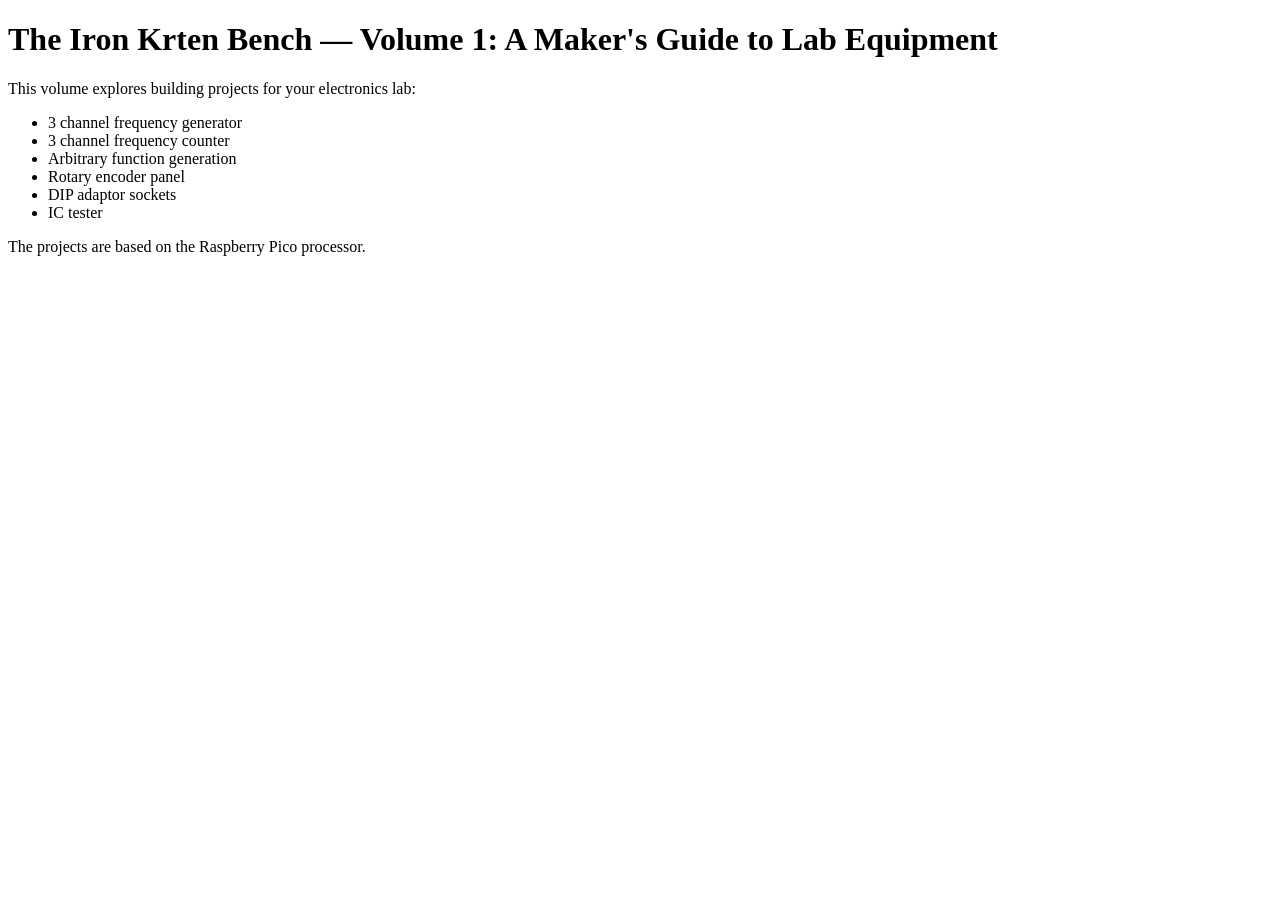
==== vol1/index.html @ 28f143cf "Update books: 2026-06-11 09:02:36" ====
<!DOCTYPE html>
<html lang="en">
	<head>
		<meta charset="UTF-8">
		<title>The Iron Krten Bench &mdash; Volume 1: A Maker's Guide to Lab Equipment</title>
		</head>
	<body>
		<h1>The Iron Krten Bench &mdash; Volume 1: A Maker's Guide to Lab Equipment</h1>
		<p>
		This volume explores building projects for your electronics lab:
		<ul>
			<li>3 channel frequency generator
			<li>3 channel frequency counter
			<li>Arbitrary function generation
			<li>Rotary encoder panel
			<li>DIP adaptor sockets
			<li>IC tester
		</ul>

		<p>
		The projects are based on the Raspberry Pico processor.
	</body>
</html>
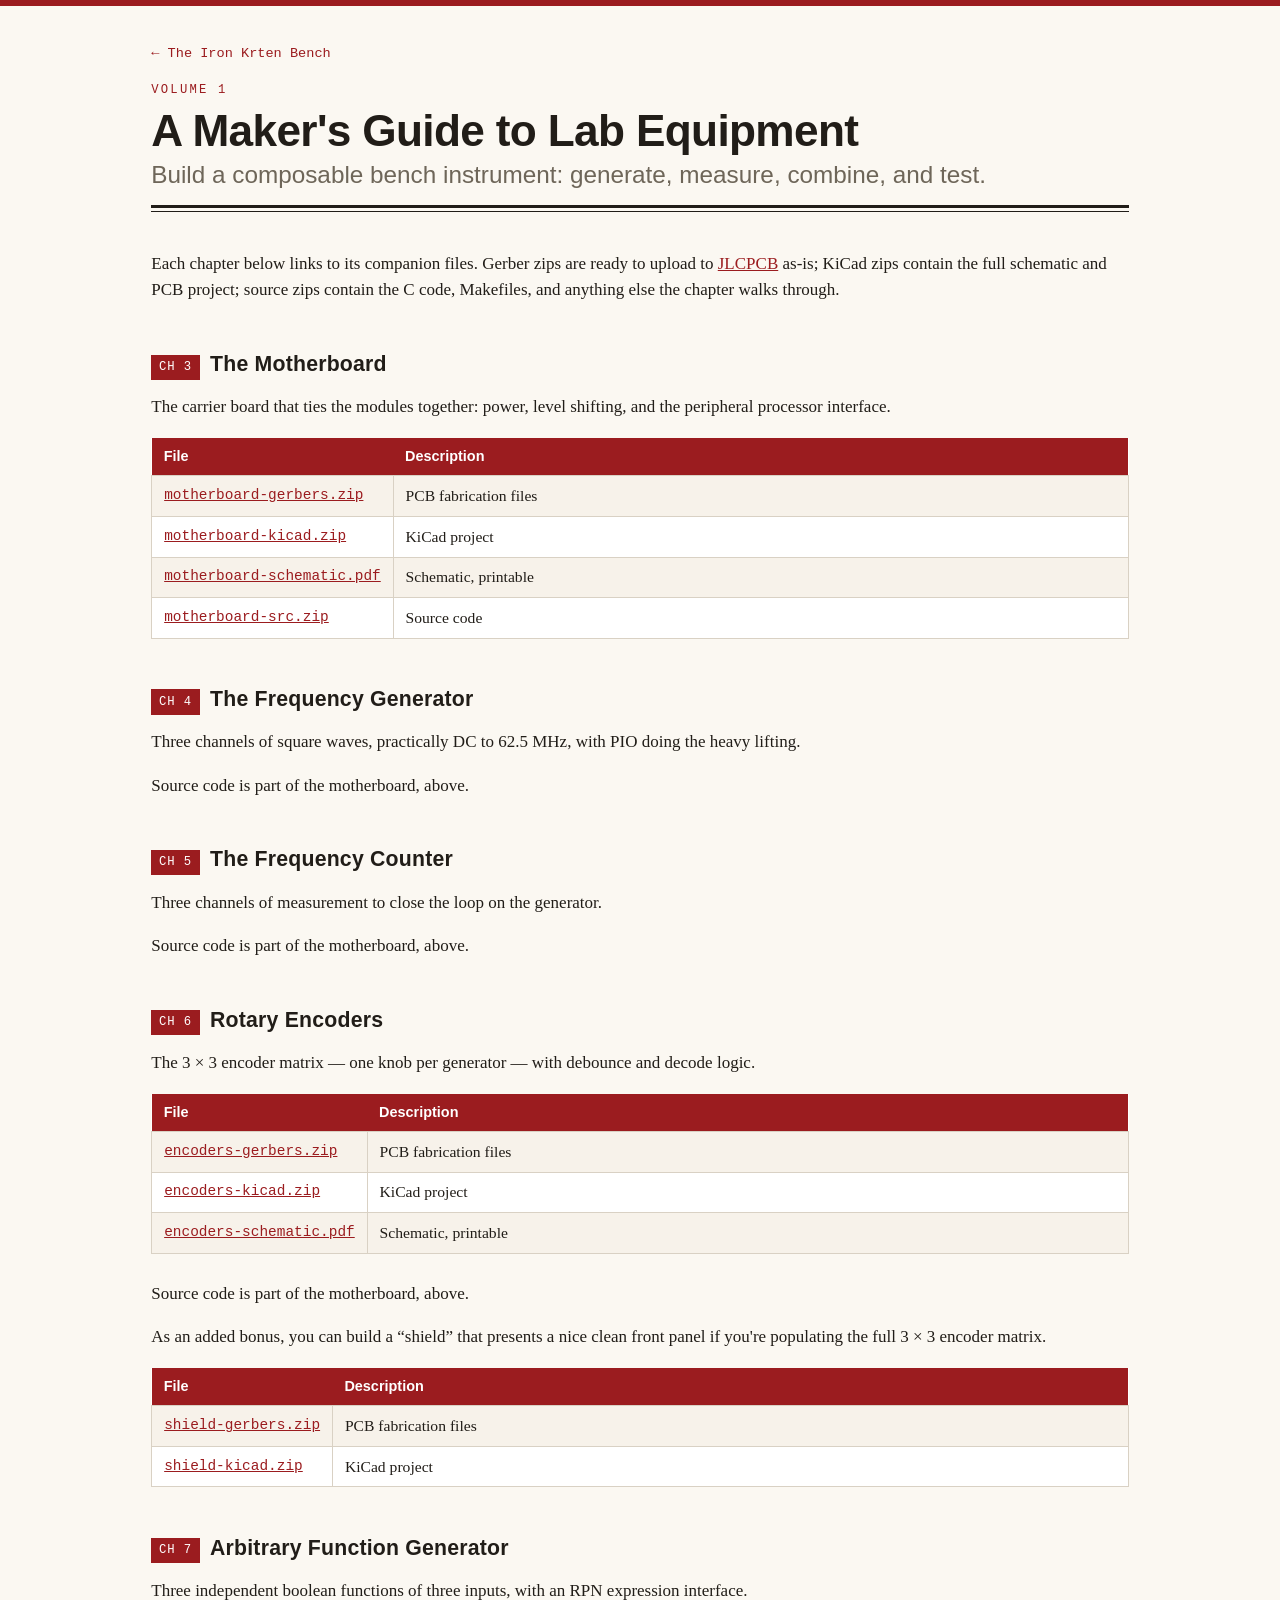
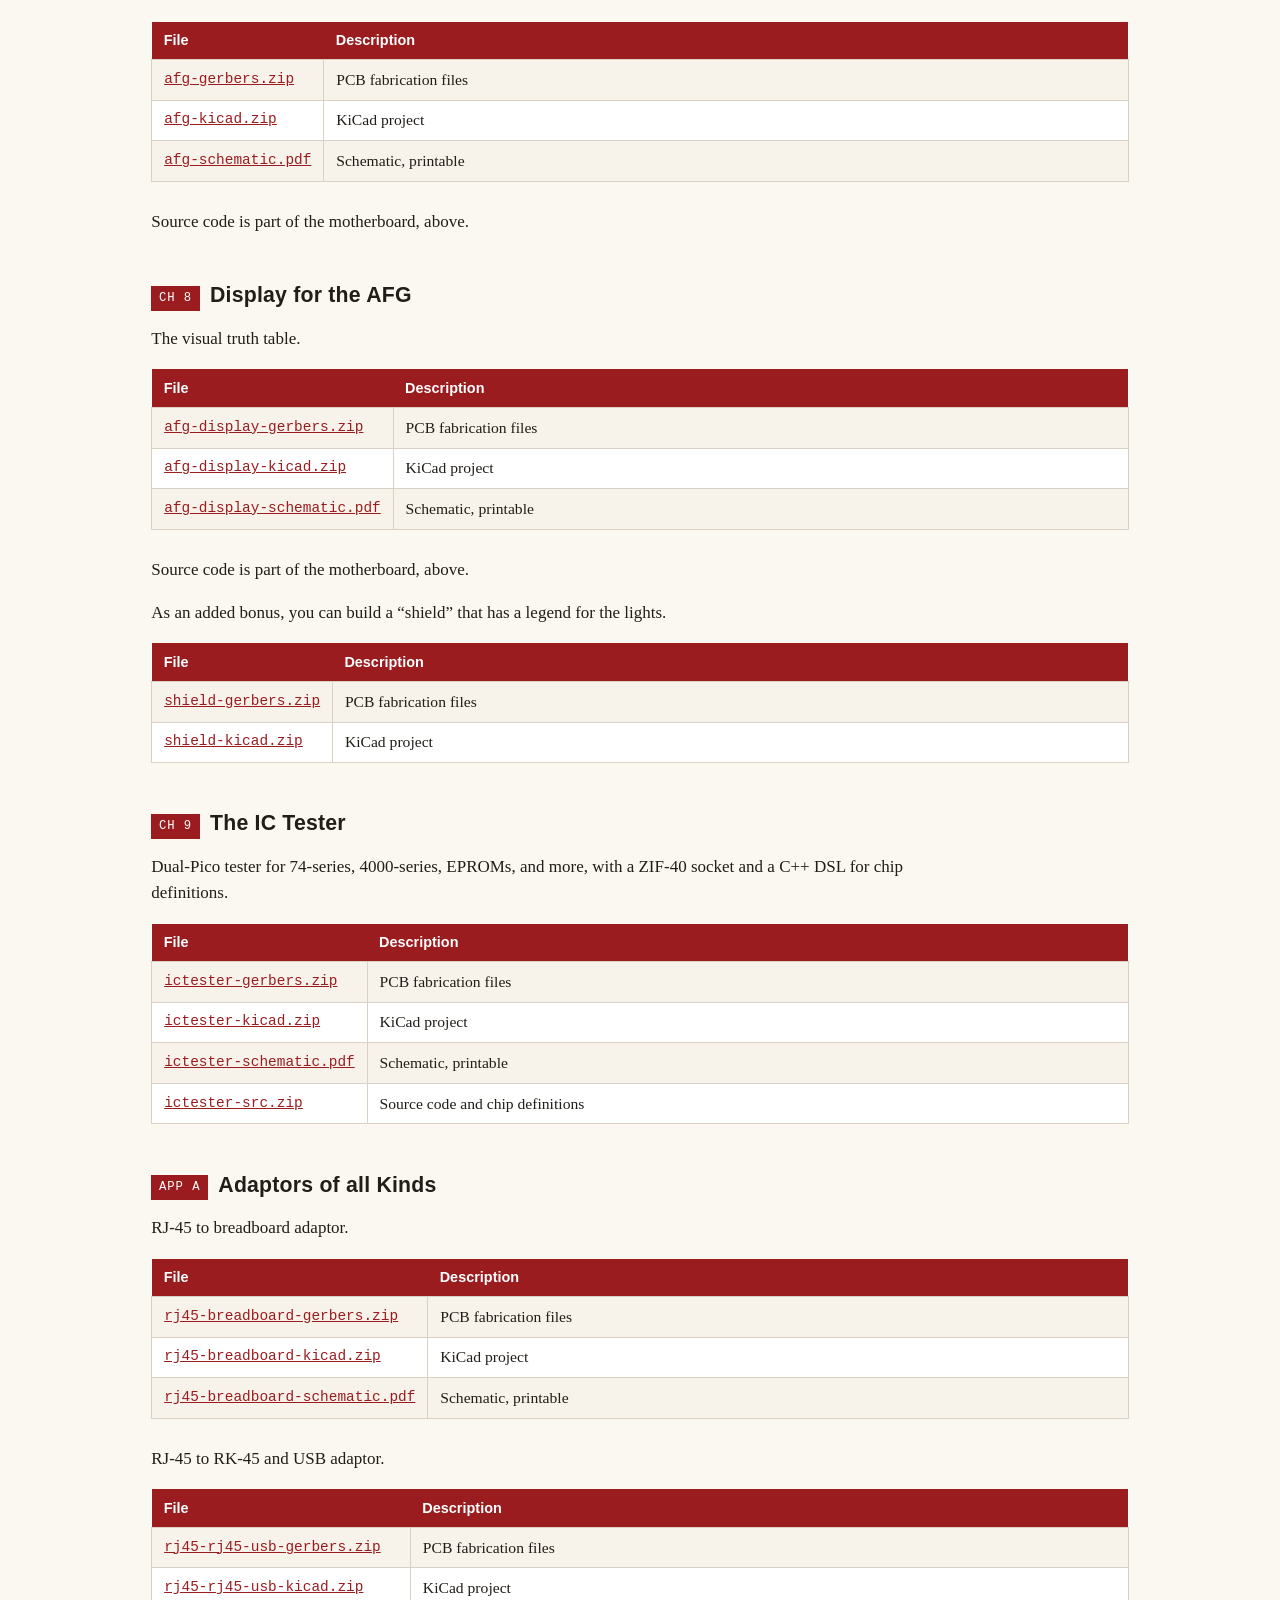
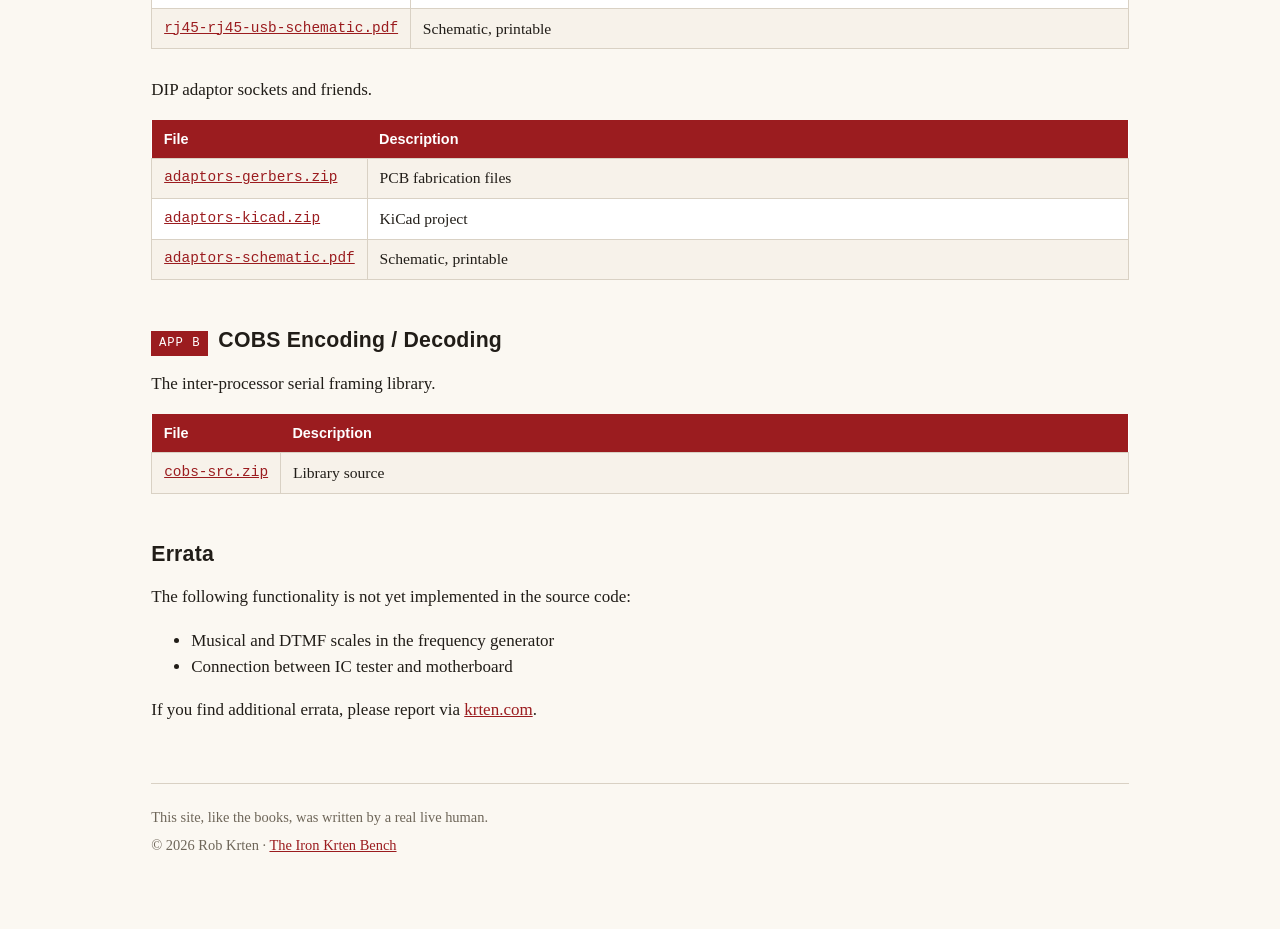
==== commit d0567821: "Update site: 2026-07-14 15:05:21" ====
--- a/vol1/index.html
+++ b/vol1/index.html
@@ -1,24 +1,185 @@
 <!DOCTYPE html>
 <html lang="en">
-	<head>
-		<meta charset="UTF-8">
-		<title>The Iron Krten Bench &mdash; Volume 1: A Maker's Guide to Lab Equipment</title>
-		</head>
-	<body>
-		<h1>The Iron Krten Bench &mdash; Volume 1: A Maker's Guide to Lab Equipment</h1>
-		<p>
-		This volume explores building projects for your electronics lab:
-		<ul>
-			<li>3 channel frequency generator
-			<li>3 channel frequency counter
-			<li>Arbitrary function generation
-			<li>Rotary encoder panel
-			<li>DIP adaptor sockets
-			<li>IC tester
-		</ul>
+<head>
+	<meta charset="UTF-8">
+	<meta name="viewport" content="width=device-width, initial-scale=1">
+	<title>The Iron Krten Bench &mdash; Volume 1: A Maker's Guide to Lab Equipment</title>
+	<link rel="stylesheet" href="../style.css">
+	<link rel="icon" href="../favicon.svg" type="image/svg+xml">
+</head>
+<body>
+<div class="wrap">
 
-		<p>
-		The projects are based on the Raspberry Pico processor.
-	</body>
+	<header class="masthead">
+		<p class="crumb"><a href="../index.html">&larr; The Iron Krten Bench</a></p>
+		<p class="eyebrow">Volume 1</p>
+		<h1>A Maker's Guide to Lab Equipment
+			<span class="sub">Build a composable bench instrument: generate, measure, combine, and test.</span>
+		</h1>
+	</header>
+
+	<p>
+	Each chapter below links to its companion files. Gerber zips are ready
+	to upload to <a href="https://jlcpcb.com">JLCPCB</a> as-is; KiCad zips contain
+	the full schematic and PCB project; source zips contain the C code,
+	Makefiles, and anything else the chapter walks through.
+	</p>
+
+	<!-- ================================================================
+	     File naming convention (one directory per chapter):
+	       vol1/dl/<ch>-<slug>/<slug>-gerbers.zip     ready for fab upload
+	       vol1/dl/<ch>-<slug>/<slug>-kicad.zip       KiCad project
+	       vol1/dl/<ch>-<slug>/<slug>-schematic.pdf   printable schematic
+	       vol1/dl/<ch>-<slug>/<slug>-src.zip         source code
+	       vol1/dl/<ch>-<slug>/<slug>.uf2             prebuilt firmware
+	     Chapter numbers below assume the new numbering (Introduction = 1,
+	     Overview = 2, first project = 3). VERIFY against the final TOC.
+	     ================================================================ -->
+
+	<section class="project">
+		<h2><span class="tag">CH&nbsp;3</span> The Motherboard</h2>
+		<p>The carrier board that ties the modules together: power, level
+		shifting, and the peripheral processor interface.</p>
+		<table>
+			<tr><th>File</th><th>Description</th></tr>
+			<tr><td class="file"><a href="dl/03-motherboard/motherboard-gerbers.zip">motherboard-gerbers.zip</a></td><td>PCB fabrication files</td></tr>
+			<tr><td class="file"><a href="dl/03-motherboard/motherboard-kicad.zip">motherboard-kicad.zip</a></td><td>KiCad project</td></tr>
+			<tr><td class="file"><a href="dl/03-motherboard/motherboard-schematic.pdf">motherboard-schematic.pdf</a></td><td>Schematic, printable</td></tr>
+			<tr><td class="file"><a href="dl/03-motherboard/motherboard-src.zip">motherboard-src.zip</a></td><td>Source code</td></tr>
+		</table>
+	</section>
+
+	<section class="project">
+		<h2><span class="tag">CH&nbsp;4</span> The Frequency Generator</h2>
+		<p>Three channels of square waves, practically DC to 62.5&nbsp;MHz,
+		with PIO doing the heavy lifting.</p>
+		<p>Source code is part of the motherboard, above.</p>
+	</section>
+
+	<section class="project">
+		<h2><span class="tag">CH&nbsp;5</span> The Frequency Counter</h2>
+		<p>Three channels of measurement to close the loop on the generator.</p>
+		<p>Source code is part of the motherboard, above.</p>
+	</section>
+
+	<section class="project">
+		<h2><span class="tag">CH&nbsp;6</span> Rotary Encoders</h2>
+		<p>The 3&nbsp;&times;&nbsp;3 encoder matrix &mdash; one knob per generator &mdash; with debounce and decode logic.</p>
+		<table>
+			<tr><th>File</th><th>Description</th></tr>
+			<tr><td class="file"><a href="dl/06-encoders/encoders-gerbers.zip">encoders-gerbers.zip</a></td><td>PCB fabrication files</td></tr>
+			<tr><td class="file"><a href="dl/06-encoders/encoders-kicad.zip">encoders-kicad.zip</a></td><td>KiCad project</td></tr>
+			<tr><td class="file"><a href="dl/06-encoders/encoders-schematic.pdf">encoders-schematic.pdf</a></td><td>Schematic, printable</td></tr>
+		</table>
+
+		<p>Source code is part of the motherboard, above.</p>
+
+		<p>As an added bonus, you can build a &ldquo;shield&rdquo; that presents a nice clean front panel if you're populating the full 3&nbsp;&times;&nbsp;3 encoder matrix.
+		<table>
+			<tr><th>File</th><th>Description</th></tr>
+			<tr><td class="file"><a href="dl/06-encoders/shield-gerbers.zip">shield-gerbers.zip</a></td><td>PCB fabrication files</td></tr>
+			<tr><td class="file"><a href="dl/06-encoders/shield-kicad.zip">shield-kicad.zip</a></td><td>KiCad project</td></tr>
+		</table>
+	</section>
+
+	<section class="project">
+		<h2><span class="tag">CH&nbsp;7</span> Arbitrary Function Generator</h2>
+		<p>Three independent boolean functions of three inputs, with an
+		RPN expression interface.</p>
+		<table>
+			<tr><th>File</th><th>Description</th></tr>
+			<tr><td class="file"><a href="dl/07-afg/afg-gerbers.zip">afg-gerbers.zip</a></td><td>PCB fabrication files</td></tr>
+			<tr><td class="file"><a href="dl/07-afg/afg-kicad.zip">afg-kicad.zip</a></td><td>KiCad project</td></tr>
+			<tr><td class="file"><a href="dl/07-afg/afg-schematic.pdf">afg-schematic.pdf</a></d><td>Schematic, printable</td></tr>
+		</table>
+
+		<p>Source code is part of the motherboard, above.</p>
+
+	</section>
+
+	<section class="project">
+		<h2><span class="tag">CH&nbsp;8</span> Display for the AFG</h2>
+		<p>The visual truth table.</p>
+		<table>
+			<tr><th>File</th><th>Description</th></tr>
+			<tr><td class="file"><a href="dl/08-afg-display/afg-display-gerbers.zip">afg-display-gerbers.zip</a></td><td>PCB fabrication files</td></tr>
+			<tr><td class="file"><a href="dl/08-afg-display/afg-display-kicad.zip">afg-display-kicad.zip</a></td><td>KiCad project</td></tr>
+			<tr><td class="file"><a href="dl/08-afg-display/afg-display-schematic.pdf">afg-display-schematic.pdf</a></d><td>Schematic, printable</td></tr>
+		</table>
+
+		<p>Source code is part of the motherboard, above.</p>
+
+		<p>As an added bonus, you can build a &ldquo;shield&rdquo; that has a legend for the lights.
+		<table>
+			<tr><th>File</th><th>Description</th></tr>
+			<tr><td class="file"><a href="dl/08-afg-display/shield-gerbers.zip">shield-gerbers.zip</a></td><td>PCB fabrication files</td></tr>
+			<tr><td class="file"><a href="dl/08-afg-display/shield-kicad.zip">shield-kicad.zip</a></td><td>KiCad project</td></tr>
+		</table>
+	</section>
+
+	<section class="project">
+		<h2><span class="tag">CH&nbsp;9</span> The IC Tester</h2>
+		<p>Dual-Pico tester for 74-series, 4000-series, EPROMs, and more,
+		with a ZIF-40 socket and a C++ DSL for chip definitions.</p>
+		<table>
+			<tr><th>File</th><th>Description</th></tr>
+			<tr><td class="file"><a href="dl/09-ictester/ictester-gerbers.zip">ictester-gerbers.zip</a></td><td>PCB fabrication files</td></tr>
+			<tr><td class="file"><a href="dl/09-ictester/ictester-kicad.zip">ictester-kicad.zip</a></td><td>KiCad project</td></tr>
+			<tr><td class="file"><a href="dl/09-ictester/ictester-schematic.pdf">ictester-schematic.pdf</a></d><td>Schematic, printable</td></tr>
+			<tr><td class="file"><a href="dl/09-ictester/ictester-src.zip">ictester-src.zip</a></td><td>Source code and chip definitions</td></tr>
+		</table>
+	</section>
+
+	<section class="project">
+		<h2><span class="tag">APP&nbsp;A</span> Adaptors of all Kinds</h2>
+		<p>RJ-45 to breadboard adaptor.</p>
+		<table>
+			<tr><th>File</th><th>Description</th></tr>
+			<tr><td class="file"><a href="dl/appa-adaptors/rj45-breadboard-gerbers.zip">rj45-breadboard-gerbers.zip</a></td><td>PCB fabrication files</td></tr>
+			<tr><td class="file"><a href="dl/appa-adaptors/rj45-breadboard-kicad.zip">rj45-breadboard-kicad.zip</a></td><td>KiCad project</td></tr>
+			<tr><td class="file"><a href="dl/appa-adaptors/rj45-breadboard-schematic.pdf">rj45-breadboard-schematic.pdf</a></d><td>Schematic, printable</td></tr>
+		</table>
+
+		<p>RJ-45 to RK-45 and USB adaptor.</p>
+		<table>
+			<tr><th>File</th><th>Description</th></tr>
+			<tr><td class="file"><a href="dl/appa-adaptors/rj45-rj45-usb-gerbers.zip">rj45-rj45-usb-gerbers.zip</a></td><td>PCB fabrication files</td></tr>
+			<tr><td class="file"><a href="dl/appa-adaptors/rj45-rj45-usb-kicad.zip">rj45-rj45-usb-kicad.zip</a></td><td>KiCad project</td></tr>
+			<tr><td class="file"><a href="dl/appa-adaptors/rj45-rj45-usb-schematic.pdf">rj45-rj45-usb-schematic.pdf</a></d><td>Schematic, printable</td></tr>
+		</table>
+
+		<p>DIP adaptor sockets and friends.</p>
+		<table>
+			<tr><th>File</th><th>Description</th></tr>
+			<tr><td class="file"><a href="dl/appa-adaptors/adaptors-gerbers.zip">adaptors-gerbers.zip</a></td><td>PCB fabrication files</td></tr>
+			<tr><td class="file"><a href="dl/appa-adaptors/adaptors-kicad.zip">adaptors-kicad.zip</a></td><td>KiCad project</td></tr>
+			<tr><td class="file"><a href="dl/appa-adaptors/adaptors-schematic.pdf">adaptors-schematic.pdf</a></d><td>Schematic, printable</td></tr>
+		</table>
+	</section>
+
+	<section class="project">
+		<h2><span class="tag">APP&nbsp;B</span> COBS Encoding / Decoding</h2>
+		<p>The inter-processor serial framing library.</p>
+		<table>
+			<tr><th>File</th><th>Description</th></tr>
+			<tr><td class="file"><a href="dl/appb-cobs/cobs-src.zip">cobs-src.zip</a></td><td>Library source</td></tr>
+		</table>
+	</section>
+
+	<h2 id="errata">Errata</h2>
+	<p>The following functionality is not yet implemented in the source code:</p>
+	<ul>
+		<li>Musical and DTMF scales in the frequency generator</li>
+		<li>Connection between IC tester and motherboard</li>
+	</ul>
+
+	<p>If you find additional errata, please report via <a href="https://krten.com">krten.com</a>.</p>
+
+	<footer>
+		<p>This site, like the books, was written by a real live human.</p>
+		<p>&copy; 2026 Rob Krten &middot; <a href="../index.html">The Iron Krten Bench</a></p>
+	</footer>
+
+</div>
+</body>
 </html>
-
--- a/style.css
+++ b/style.css
@@ -0,0 +1,258 @@
+/* ============================================================
+   The Iron Krten Bench — companion site
+   Design: typeset like the books. Maroon table headers, paper
+   background, data-book masthead. No JavaScript, no webfonts.
+   ============================================================ */
+
+:root {
+  --paper:   #FBF8F2;
+  --ink:     #211D18;
+  --maroon:  #9B1C1F;   /* sampled from the book's table headers */
+  --maroon-d:#7A1518;
+  --rule:    #D9D1C4;
+  --chip:    #F1EBE1;
+  --muted:   #6E6659;
+}
+
+* { box-sizing: border-box; }
+
+html { font-size: 17px; }
+
+body {
+  margin: 0;
+  background: var(--paper);
+  color: var(--ink);
+  font-family: Charter, "Bitstream Charter", "Sitka Text", Cambria, Georgia, serif;
+  line-height: 1.55;
+}
+
+/* thin maroon band across the very top, like the cover spine */
+body::before {
+  content: "";
+  display: block;
+  height: 6px;
+  background: var(--maroon);
+}
+
+.wrap {
+  max-width: 60rem;
+  margin: 0 auto;
+  padding: 0 1.25rem 4rem;
+}
+
+/* ---------------- masthead: double rule, data-book style ---- */
+
+header.masthead {
+  padding: 2.2rem 0 1rem;
+  border-bottom: 3px solid var(--ink);
+  position: relative;
+  margin-bottom: 2.5rem;
+}
+header.masthead::after {           /* thick–thin double rule */
+  content: "";
+  position: absolute;
+  left: 0; right: 0; bottom: -7px;
+  border-bottom: 1px solid var(--ink);
+}
+
+.eyebrow {
+  font-family: ui-monospace, "Cascadia Code", Menlo, Consolas, monospace;
+  font-size: 0.72rem;
+  letter-spacing: 0.18em;
+  text-transform: uppercase;
+  color: var(--maroon);
+  margin: 0 0 0.4rem;
+}
+
+h1 {
+  font-family: "Helvetica Neue", Helvetica, Arial, sans-serif;
+  font-weight: 700;
+  font-size: clamp(1.7rem, 4.5vw, 2.6rem);
+  letter-spacing: -0.015em;
+  line-height: 1.1;
+  margin: 0;
+}
+h1 .sub {
+  display: block;
+  font-weight: 400;
+  font-size: 0.55em;
+  color: var(--muted);
+  margin-top: 0.35rem;
+  letter-spacing: 0;
+}
+
+.crumb {
+  font-family: ui-monospace, Menlo, Consolas, monospace;
+  font-size: 0.8rem;
+  margin: 0 0 1rem;
+}
+.crumb a { text-decoration: none; }
+.crumb a:hover { text-decoration: underline; }
+
+/* ---------------- general text ------------------------------ */
+
+a { color: var(--maroon); }
+a:hover { color: var(--maroon-d); }
+a:focus-visible {
+  outline: 2px solid var(--maroon);
+  outline-offset: 2px;
+}
+
+h2 {
+  font-family: "Helvetica Neue", Helvetica, Arial, sans-serif;
+  font-size: 1.25rem;
+  letter-spacing: 0.01em;
+  margin: 2.6rem 0 0.8rem;
+  display: flex;
+  align-items: baseline;
+  gap: 0.6rem;
+}
+
+/* mono chapter tag, e.g. CH 4 / APP A, mirrors the book numbering */
+.tag {
+  font-family: ui-monospace, Menlo, Consolas, monospace;
+  font-size: 0.72rem;
+  font-weight: 400;
+  letter-spacing: 0.08em;
+  color: #fff;
+  background: var(--maroon);
+  padding: 0.18rem 0.45rem;
+  white-space: nowrap;
+  position: relative;
+  top: -0.1em;
+}
+
+p { margin: 0.6rem 0 1rem; }
+
+code, .mono {
+  font-family: ui-monospace, "Cascadia Code", Menlo, Consolas, monospace;
+  font-size: 0.88em;
+  background: var(--chip);
+  padding: 0.08em 0.3em;
+}
+
+/* ---------------- volume cards (landing page) --------------- */
+
+.volumes {
+  display: grid;
+  grid-template-columns: repeat(auto-fit, minmax(16rem, 1fr));
+  gap: 1.25rem;
+  margin: 1.8rem 0 0;
+}
+
+.vol-card {
+  border: 1px solid var(--ink);
+  background: #fff;
+  display: flex;
+  flex-direction: column;
+}
+.vol-card .vol-head {
+  background: var(--maroon);
+  color: #fff;
+  font-family: ui-monospace, Menlo, Consolas, monospace;
+  font-size: 0.75rem;
+  letter-spacing: 0.14em;
+  padding: 0.4rem 0.9rem;
+}
+.vol-card .vol-body {
+  padding: 0.9rem 0.9rem 1rem;
+  flex: 1;
+  display: flex;
+  flex-direction: column;
+}
+.vol-card h3 {
+  font-family: "Helvetica Neue", Helvetica, Arial, sans-serif;
+  font-size: 1.05rem;
+  margin: 0 0 0.5rem;
+  line-height: 1.25;
+}
+.vol-card h3 a { text-decoration: none; color: var(--ink); }
+.vol-card h3 a:hover { color: var(--maroon); text-decoration: underline; }
+.vol-card p { font-size: 0.92rem; margin: 0 0 0.8rem; }
+.vol-card ul {
+  margin: 0 0 1rem;
+  padding-left: 1.1rem;
+  font-size: 0.88rem;
+  color: var(--muted);
+}
+.vol-card li { margin: 0.15rem 0; }
+.vol-links {
+  margin-top: auto;
+  font-size: 0.85rem;
+  font-family: ui-monospace, Menlo, Consolas, monospace;
+}
+.vol-links a { margin-right: 0.9rem; white-space: nowrap; }
+
+/* ---------------- tables: same dress as the book ------------ */
+
+table {
+  border-collapse: collapse;
+  width: 100%;
+  margin: 0.8rem 0 1.6rem;
+  font-size: 0.92rem;
+  background: #fff;
+}
+caption {
+  caption-side: top;
+  text-align: left;
+  font-style: italic;
+  color: var(--muted);
+  padding-bottom: 0.35rem;
+  font-size: 0.88rem;
+}
+th {
+  background: var(--maroon);
+  color: #fff;
+  text-align: left;
+  font-family: "Helvetica Neue", Helvetica, Arial, sans-serif;
+  font-weight: 600;
+  font-size: 0.85rem;
+  padding: 0.45rem 0.7rem;
+}
+td {
+  border: 1px solid var(--rule);
+  padding: 0.45rem 0.7rem;
+  vertical-align: top;
+}
+tbody tr:nth-child(even) td { background: #F7F2EA; }
+td.file {
+  font-family: ui-monospace, Menlo, Consolas, monospace;
+  font-size: 0.85rem;
+  white-space: nowrap;
+  width: 1%;            /* shrink to content; description gets the rest */
+}
+
+/* ---------------- project sections (volume pages) ----------- */
+
+section.project { margin-bottom: 0.5rem; }
+section.project > p:first-of-type { max-width: 46rem; }
+
+.note {
+  border-left: 4px solid var(--maroon);
+  background: var(--chip);
+  padding: 0.6rem 0.9rem;
+  font-size: 0.92rem;
+  margin: 1rem 0 1.4rem;
+}
+
+/* ---------------- footer: colophon echo --------------------- */
+
+footer {
+  margin-top: 3.5rem;
+  border-top: 1px solid var(--rule);
+  padding-top: 1rem;
+  font-size: 0.85rem;
+  color: var(--muted);
+}
+footer p { margin: 0.3rem 0; }
+
+/* ---------------- small screens ------------------------------ */
+
+@media (max-width: 40rem) {
+  html { font-size: 16px; }
+  td.file { white-space: normal; }
+}
+
+@media (prefers-reduced-motion: reduce) {
+  * { transition: none !important; }
+}
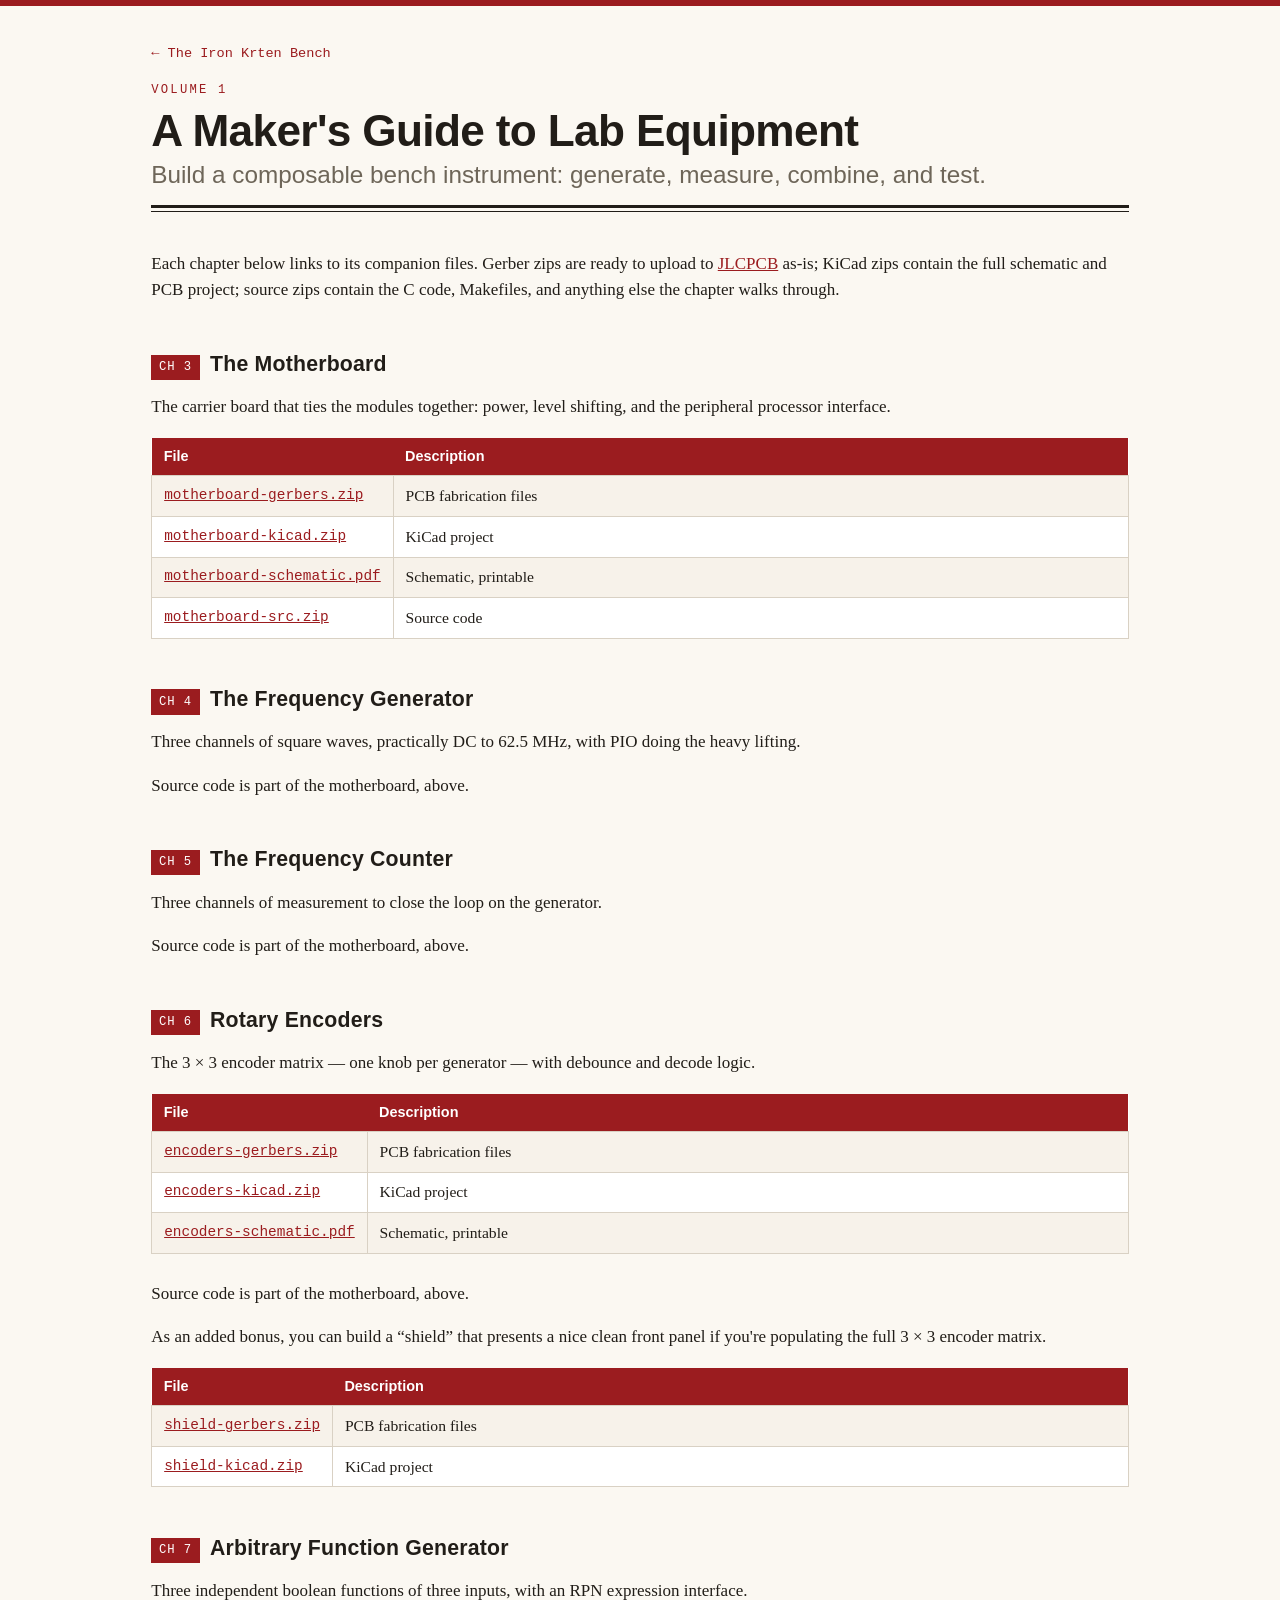
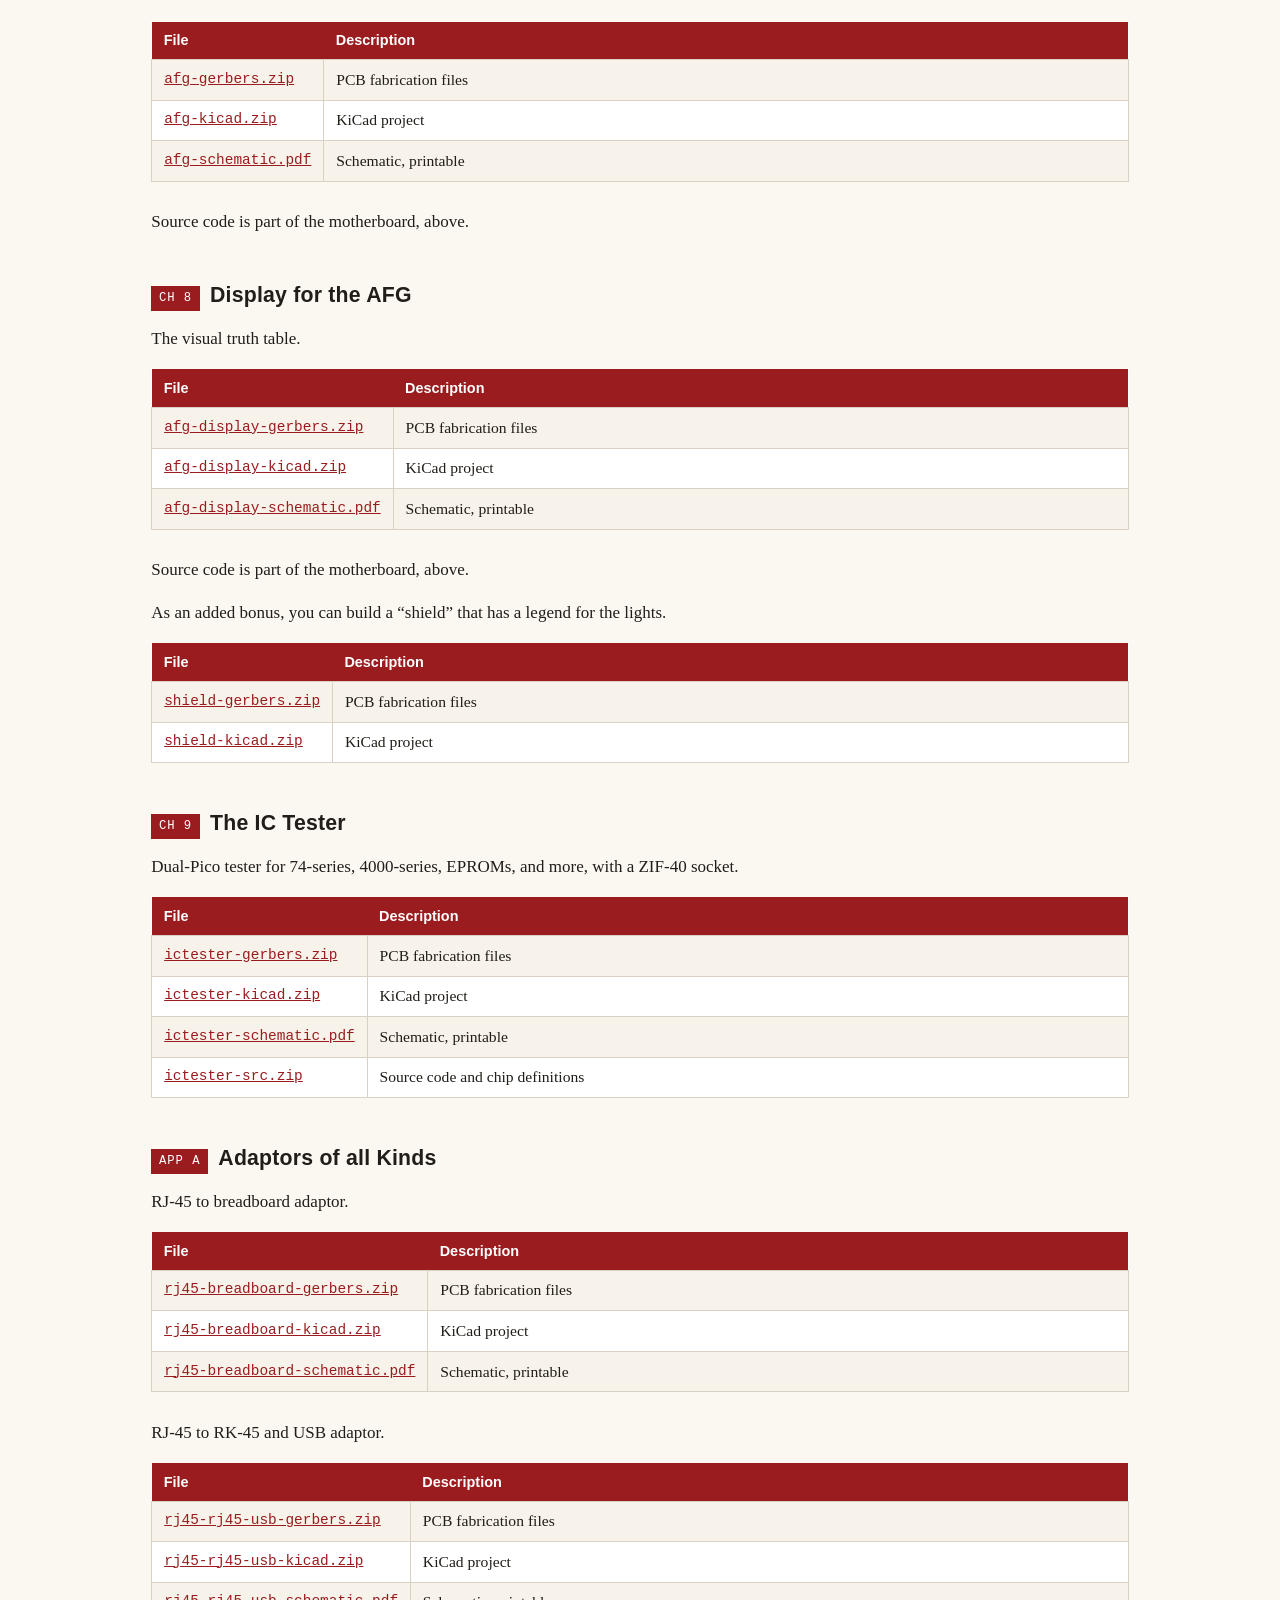
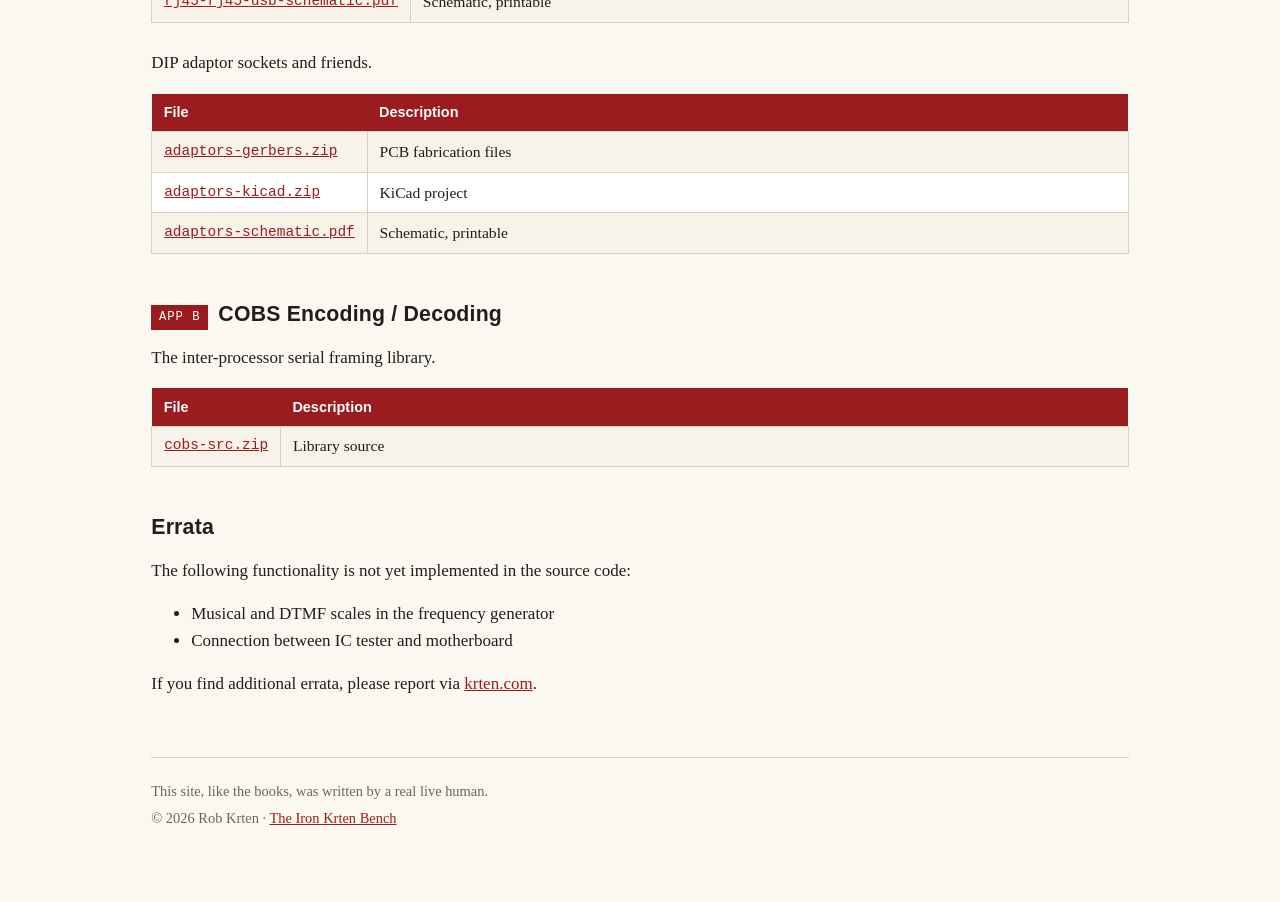
==== commit c4bef610: "Update site: 2026-07-14 20:13:55" ====
--- a/vol1/index.html
+++ b/vol1/index.html
@@ -120,7 +120,7 @@
 	<section class="project">
 		<h2><span class="tag">CH&nbsp;9</span> The IC Tester</h2>
 		<p>Dual-Pico tester for 74-series, 4000-series, EPROMs, and more,
-		with a ZIF-40 socket and a C++ DSL for chip definitions.</p>
+		with a ZIF-40 socket.</p>
 		<table>
 			<tr><th>File</th><th>Description</th></tr>
 			<tr><td class="file"><a href="dl/09-ictester/ictester-gerbers.zip">ictester-gerbers.zip</a></td><td>PCB fabrication files</td></tr>
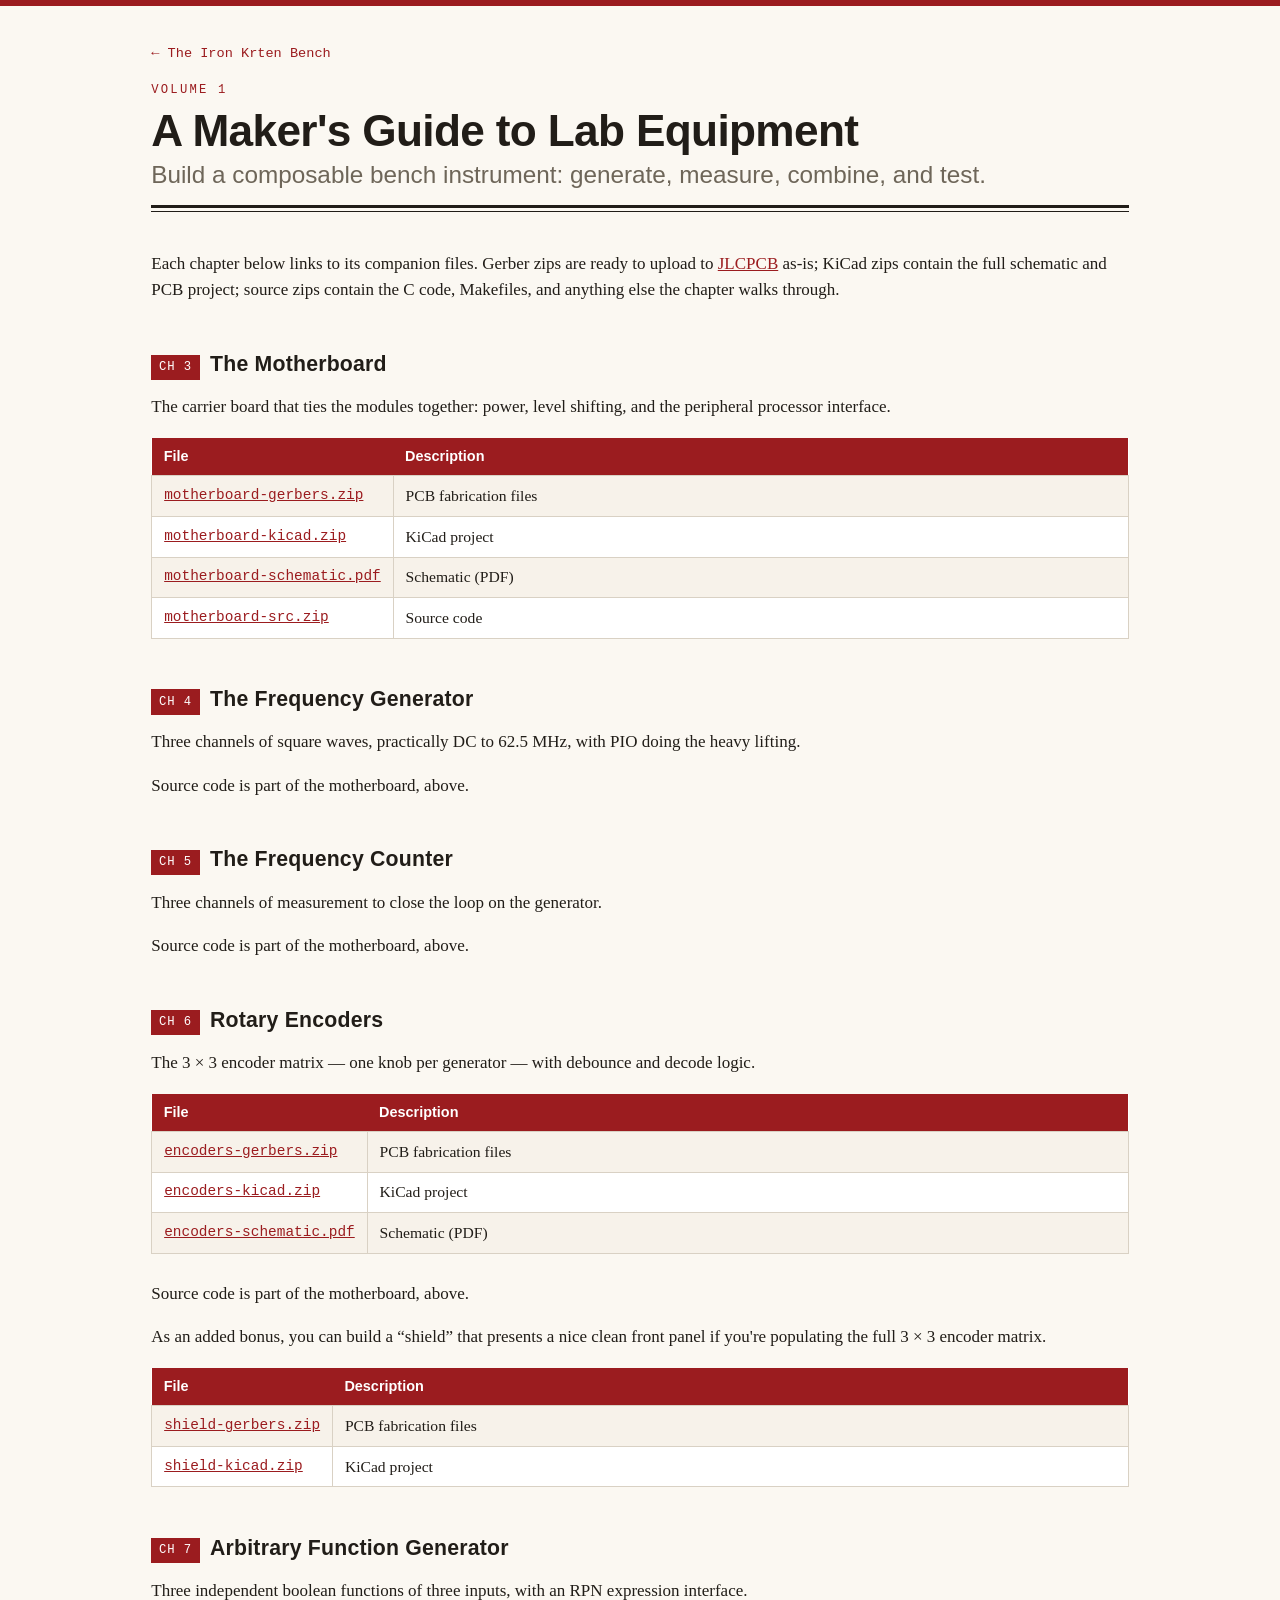
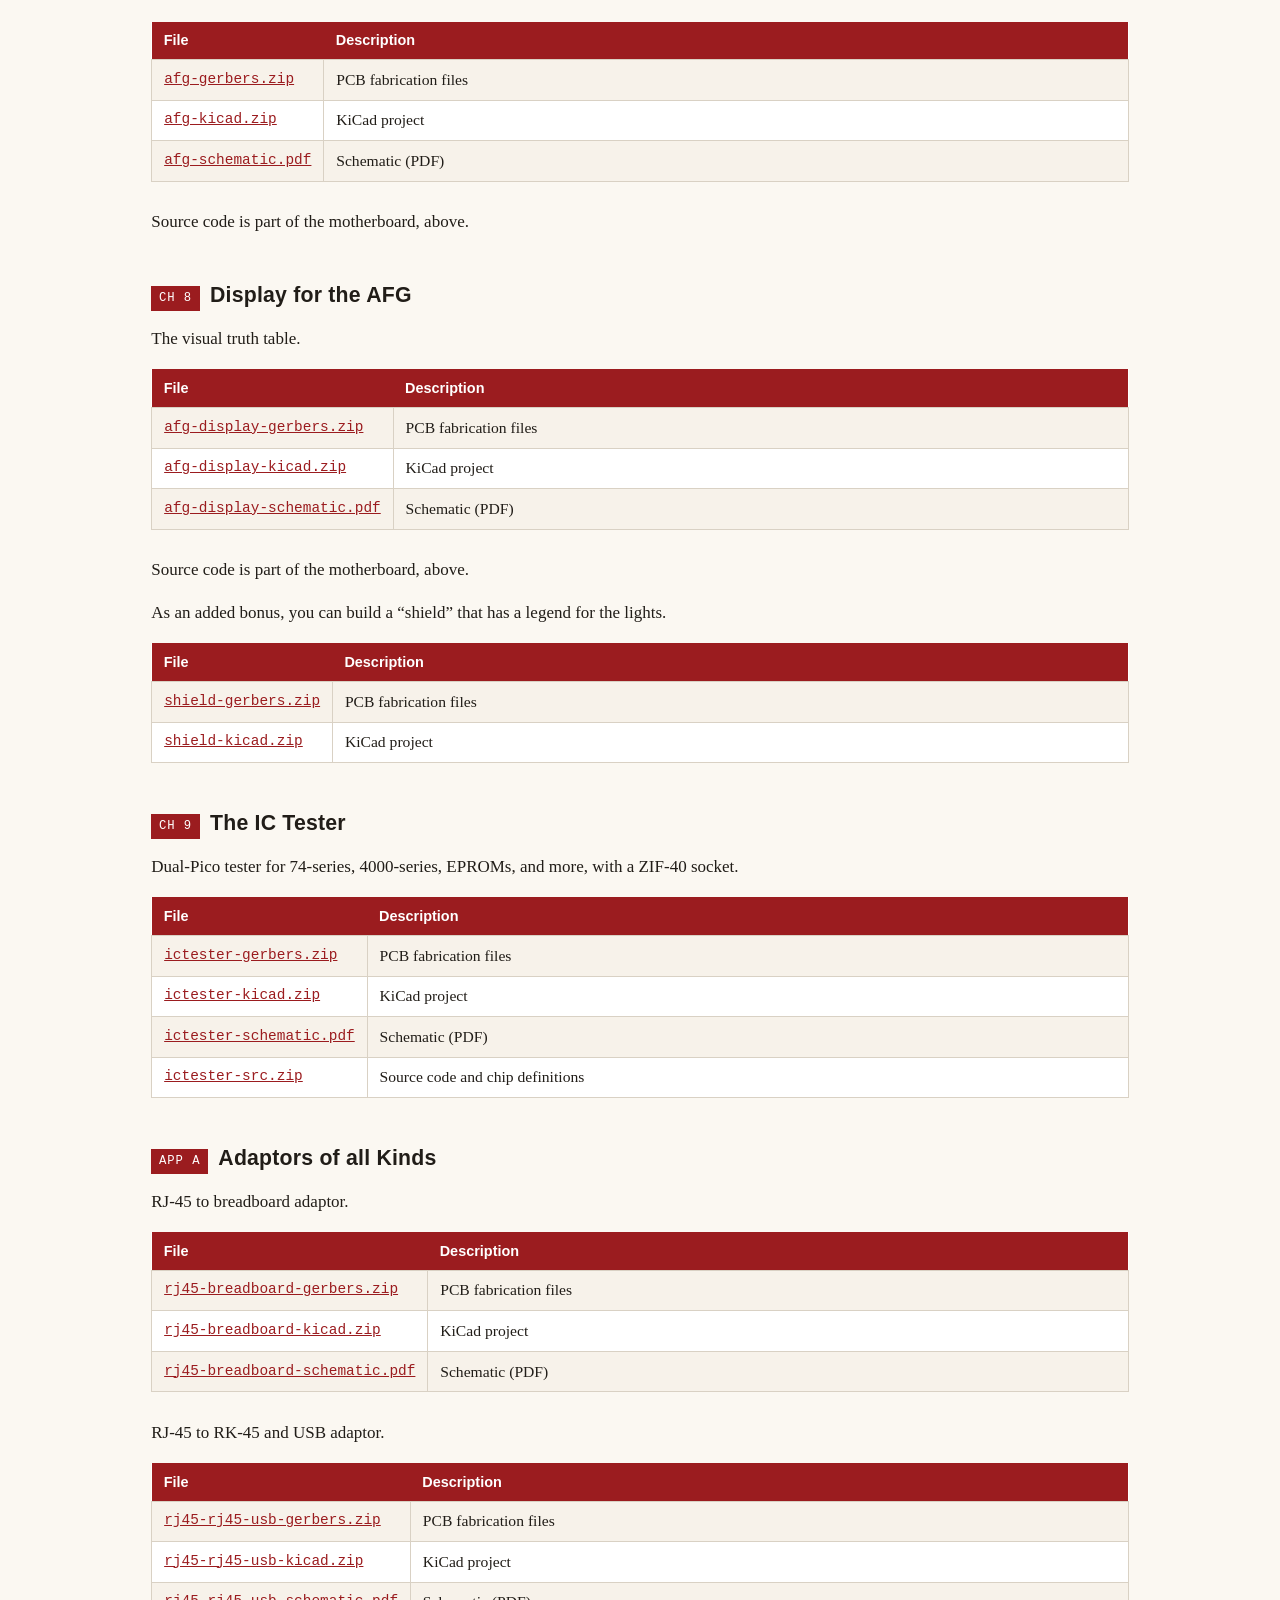
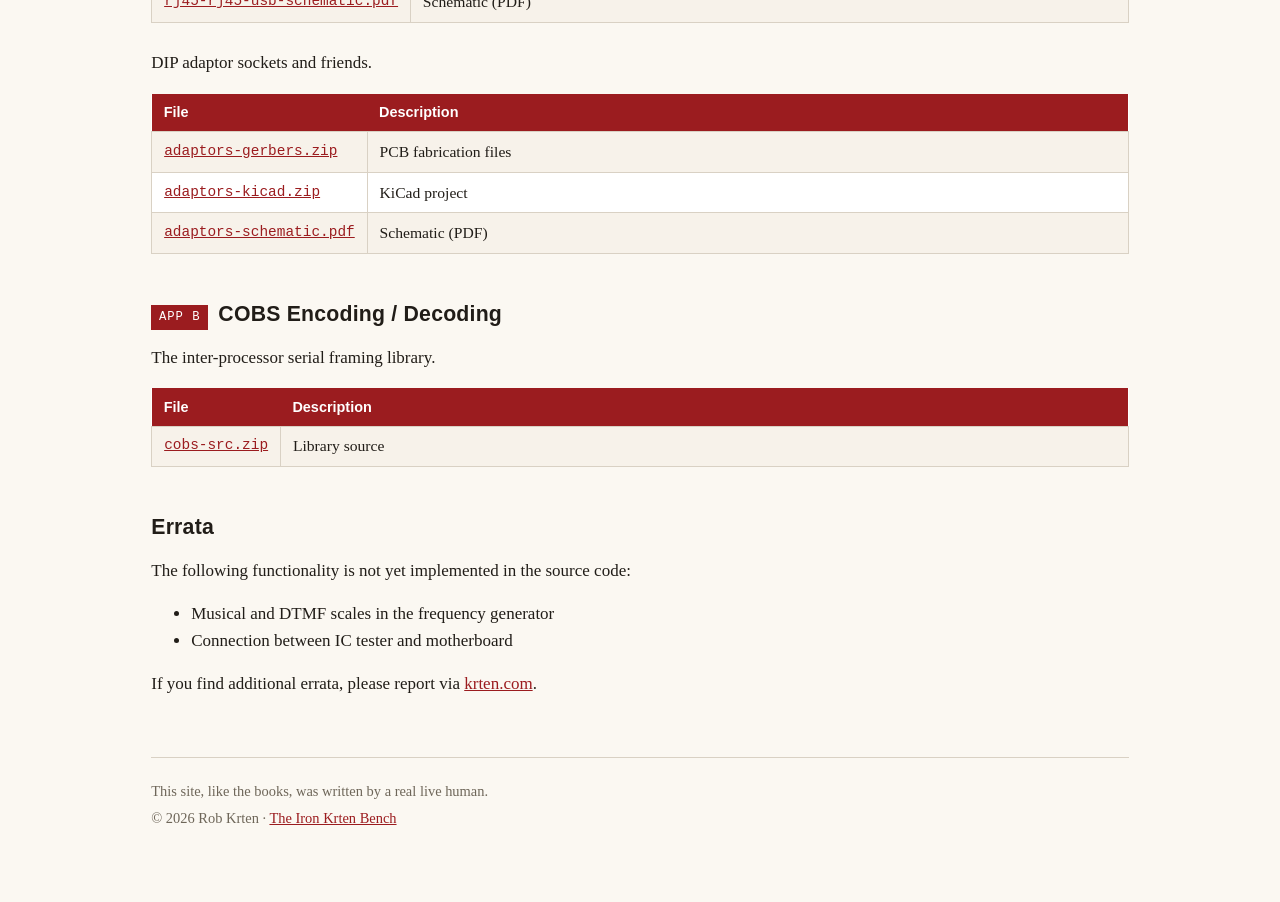
==== commit 4c741a39: "Update site: 2026-07-17 10:59:54" ====
--- a/vol1/index.html
+++ b/vol1/index.html
@@ -31,28 +31,23 @@
 	       vol1/dl/<ch>-<slug>/<slug>-kicad.zip       KiCad project
 	       vol1/dl/<ch>-<slug>/<slug>-schematic.pdf   printable schematic
 	       vol1/dl/<ch>-<slug>/<slug>-src.zip         source code
-	       vol1/dl/<ch>-<slug>/<slug>.uf2             prebuilt firmware
-	     Chapter numbers below assume the new numbering (Introduction = 1,
-	     Overview = 2, first project = 3). VERIFY against the final TOC.
 	     ================================================================ -->
 
 	<section class="project">
 		<h2><span class="tag">CH&nbsp;3</span> The Motherboard</h2>
-		<p>The carrier board that ties the modules together: power, level
-		shifting, and the peripheral processor interface.</p>
+		<p>The carrier board that ties the modules together: power, level shifting, and the peripheral processor interface.</p>
 		<table>
 			<tr><th>File</th><th>Description</th></tr>
 			<tr><td class="file"><a href="dl/03-motherboard/motherboard-gerbers.zip">motherboard-gerbers.zip</a></td><td>PCB fabrication files</td></tr>
 			<tr><td class="file"><a href="dl/03-motherboard/motherboard-kicad.zip">motherboard-kicad.zip</a></td><td>KiCad project</td></tr>
-			<tr><td class="file"><a href="dl/03-motherboard/motherboard-schematic.pdf">motherboard-schematic.pdf</a></td><td>Schematic, printable</td></tr>
+			<tr><td class="file"><a href="dl/03-motherboard/motherboard-schematic.pdf">motherboard-schematic.pdf</a></td><td>Schematic (PDF)</td></tr>
 			<tr><td class="file"><a href="dl/03-motherboard/motherboard-src.zip">motherboard-src.zip</a></td><td>Source code</td></tr>
 		</table>
 	</section>
 
 	<section class="project">
 		<h2><span class="tag">CH&nbsp;4</span> The Frequency Generator</h2>
-		<p>Three channels of square waves, practically DC to 62.5&nbsp;MHz,
-		with PIO doing the heavy lifting.</p>
+		<p>Three channels of square waves, practically DC to 62.5&nbsp;MHz, with PIO doing the heavy lifting.</p>
 		<p>Source code is part of the motherboard, above.</p>
 	</section>
 
@@ -69,7 +64,7 @@
 			<tr><th>File</th><th>Description</th></tr>
 			<tr><td class="file"><a href="dl/06-encoders/encoders-gerbers.zip">encoders-gerbers.zip</a></td><td>PCB fabrication files</td></tr>
 			<tr><td class="file"><a href="dl/06-encoders/encoders-kicad.zip">encoders-kicad.zip</a></td><td>KiCad project</td></tr>
-			<tr><td class="file"><a href="dl/06-encoders/encoders-schematic.pdf">encoders-schematic.pdf</a></td><td>Schematic, printable</td></tr>
+			<tr><td class="file"><a href="dl/06-encoders/encoders-schematic.pdf">encoders-schematic.pdf</a></td><td>Schematic (PDF)</td></tr>
 		</table>
 
 		<p>Source code is part of the motherboard, above.</p>
@@ -90,7 +85,7 @@
 			<tr><th>File</th><th>Description</th></tr>
 			<tr><td class="file"><a href="dl/07-afg/afg-gerbers.zip">afg-gerbers.zip</a></td><td>PCB fabrication files</td></tr>
 			<tr><td class="file"><a href="dl/07-afg/afg-kicad.zip">afg-kicad.zip</a></td><td>KiCad project</td></tr>
-			<tr><td class="file"><a href="dl/07-afg/afg-schematic.pdf">afg-schematic.pdf</a></d><td>Schematic, printable</td></tr>
+			<tr><td class="file"><a href="dl/07-afg/afg-schematic.pdf">afg-schematic.pdf</a></d><td>Schematic (PDF)</td></tr>
 		</table>
 
 		<p>Source code is part of the motherboard, above.</p>
@@ -104,7 +99,7 @@
 			<tr><th>File</th><th>Description</th></tr>
 			<tr><td class="file"><a href="dl/08-afg-display/afg-display-gerbers.zip">afg-display-gerbers.zip</a></td><td>PCB fabrication files</td></tr>
 			<tr><td class="file"><a href="dl/08-afg-display/afg-display-kicad.zip">afg-display-kicad.zip</a></td><td>KiCad project</td></tr>
-			<tr><td class="file"><a href="dl/08-afg-display/afg-display-schematic.pdf">afg-display-schematic.pdf</a></d><td>Schematic, printable</td></tr>
+			<tr><td class="file"><a href="dl/08-afg-display/afg-display-schematic.pdf">afg-display-schematic.pdf</a></d><td>Schematic (PDF)</td></tr>
 		</table>
 
 		<p>Source code is part of the motherboard, above.</p>
@@ -125,7 +120,7 @@
 			<tr><th>File</th><th>Description</th></tr>
 			<tr><td class="file"><a href="dl/09-ictester/ictester-gerbers.zip">ictester-gerbers.zip</a></td><td>PCB fabrication files</td></tr>
 			<tr><td class="file"><a href="dl/09-ictester/ictester-kicad.zip">ictester-kicad.zip</a></td><td>KiCad project</td></tr>
-			<tr><td class="file"><a href="dl/09-ictester/ictester-schematic.pdf">ictester-schematic.pdf</a></d><td>Schematic, printable</td></tr>
+			<tr><td class="file"><a href="dl/09-ictester/ictester-schematic.pdf">ictester-schematic.pdf</a></d><td>Schematic (PDF)</td></tr>
 			<tr><td class="file"><a href="dl/09-ictester/ictester-src.zip">ictester-src.zip</a></td><td>Source code and chip definitions</td></tr>
 		</table>
 	</section>
@@ -137,7 +132,7 @@
 			<tr><th>File</th><th>Description</th></tr>
 			<tr><td class="file"><a href="dl/appa-adaptors/rj45-breadboard-gerbers.zip">rj45-breadboard-gerbers.zip</a></td><td>PCB fabrication files</td></tr>
 			<tr><td class="file"><a href="dl/appa-adaptors/rj45-breadboard-kicad.zip">rj45-breadboard-kicad.zip</a></td><td>KiCad project</td></tr>
-			<tr><td class="file"><a href="dl/appa-adaptors/rj45-breadboard-schematic.pdf">rj45-breadboard-schematic.pdf</a></d><td>Schematic, printable</td></tr>
+			<tr><td class="file"><a href="dl/appa-adaptors/rj45-breadboard-schematic.pdf">rj45-breadboard-schematic.pdf</a></d><td>Schematic (PDF)</td></tr>
 		</table>
 
 		<p>RJ-45 to RK-45 and USB adaptor.</p>
@@ -145,7 +140,7 @@
 			<tr><th>File</th><th>Description</th></tr>
 			<tr><td class="file"><a href="dl/appa-adaptors/rj45-rj45-usb-gerbers.zip">rj45-rj45-usb-gerbers.zip</a></td><td>PCB fabrication files</td></tr>
 			<tr><td class="file"><a href="dl/appa-adaptors/rj45-rj45-usb-kicad.zip">rj45-rj45-usb-kicad.zip</a></td><td>KiCad project</td></tr>
-			<tr><td class="file"><a href="dl/appa-adaptors/rj45-rj45-usb-schematic.pdf">rj45-rj45-usb-schematic.pdf</a></d><td>Schematic, printable</td></tr>
+			<tr><td class="file"><a href="dl/appa-adaptors/rj45-rj45-usb-schematic.pdf">rj45-rj45-usb-schematic.pdf</a></d><td>Schematic (PDF)</td></tr>
 		</table>
 
 		<p>DIP adaptor sockets and friends.</p>
@@ -153,7 +148,7 @@
 			<tr><th>File</th><th>Description</th></tr>
 			<tr><td class="file"><a href="dl/appa-adaptors/adaptors-gerbers.zip">adaptors-gerbers.zip</a></td><td>PCB fabrication files</td></tr>
 			<tr><td class="file"><a href="dl/appa-adaptors/adaptors-kicad.zip">adaptors-kicad.zip</a></td><td>KiCad project</td></tr>
-			<tr><td class="file"><a href="dl/appa-adaptors/adaptors-schematic.pdf">adaptors-schematic.pdf</a></d><td>Schematic, printable</td></tr>
+			<tr><td class="file"><a href="dl/appa-adaptors/adaptors-schematic.pdf">adaptors-schematic.pdf</a></d><td>Schematic (PDF)</td></tr>
 		</table>
 	</section>
 
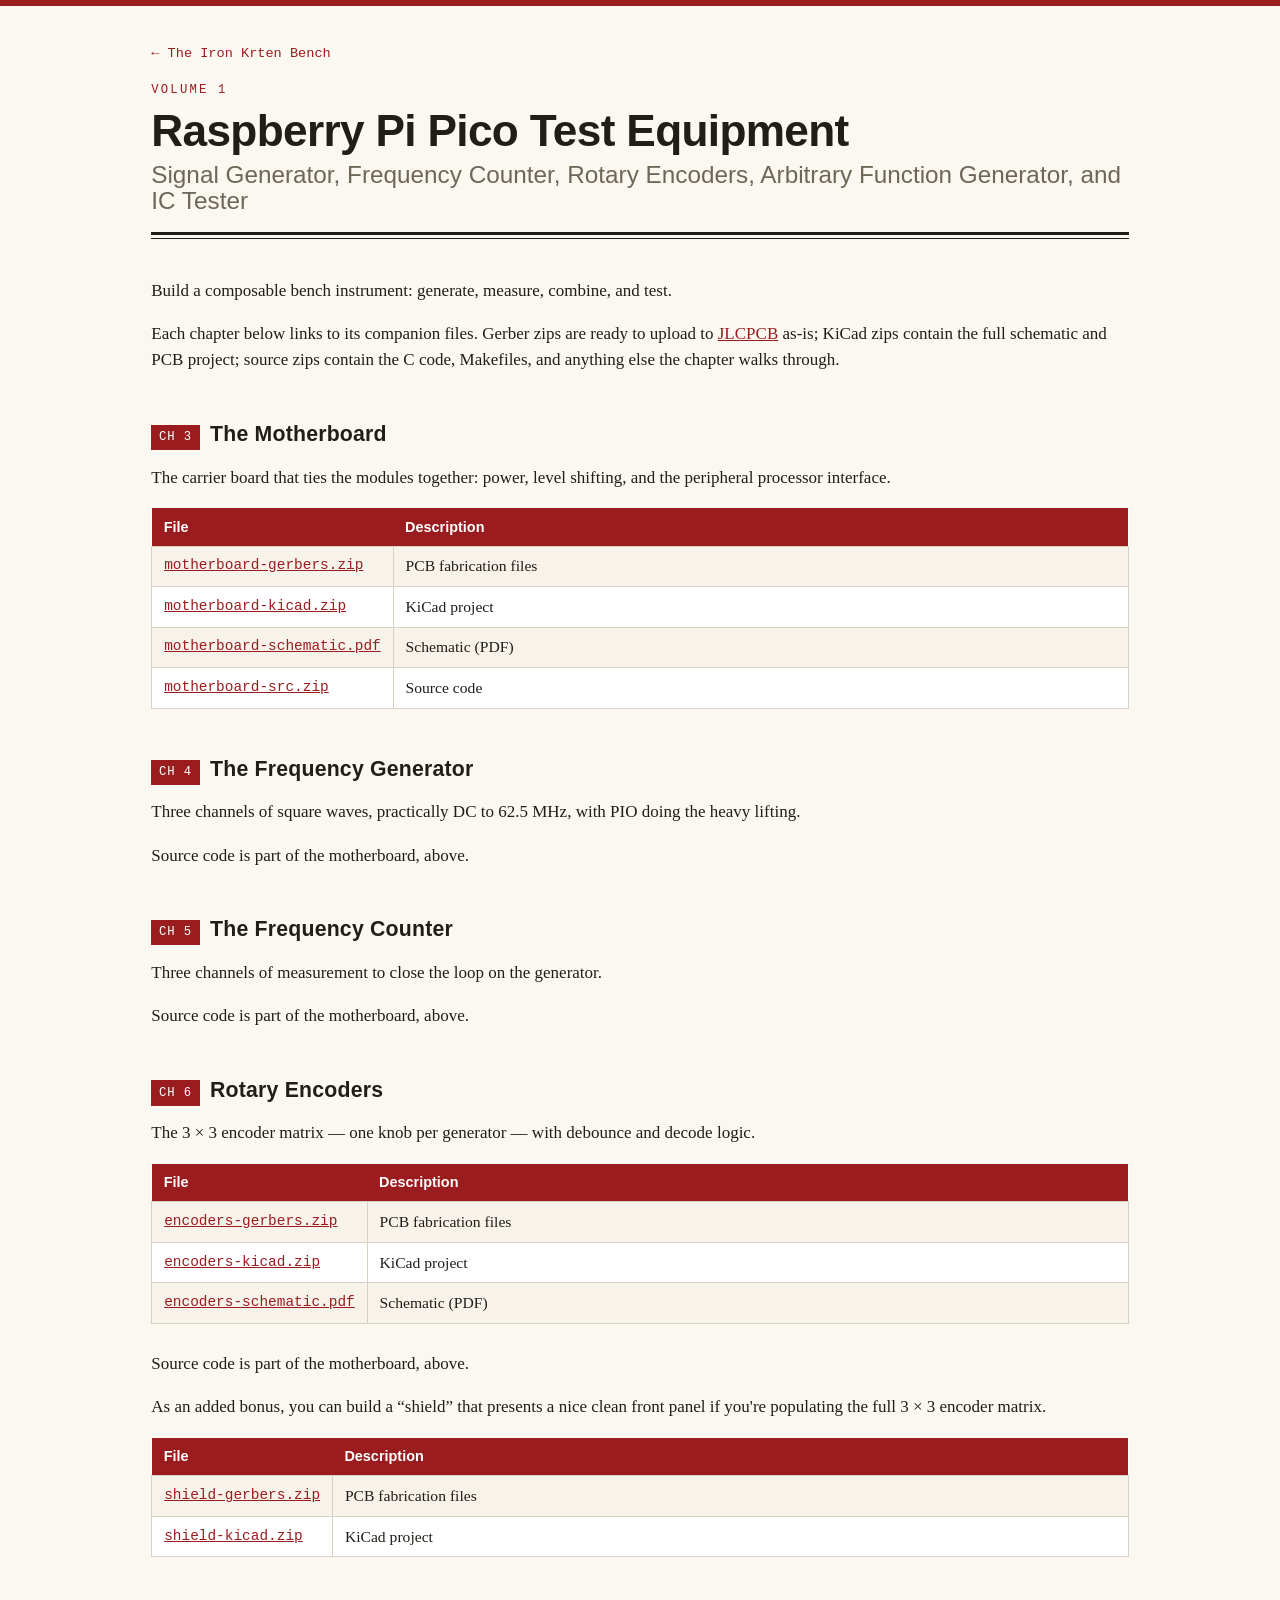
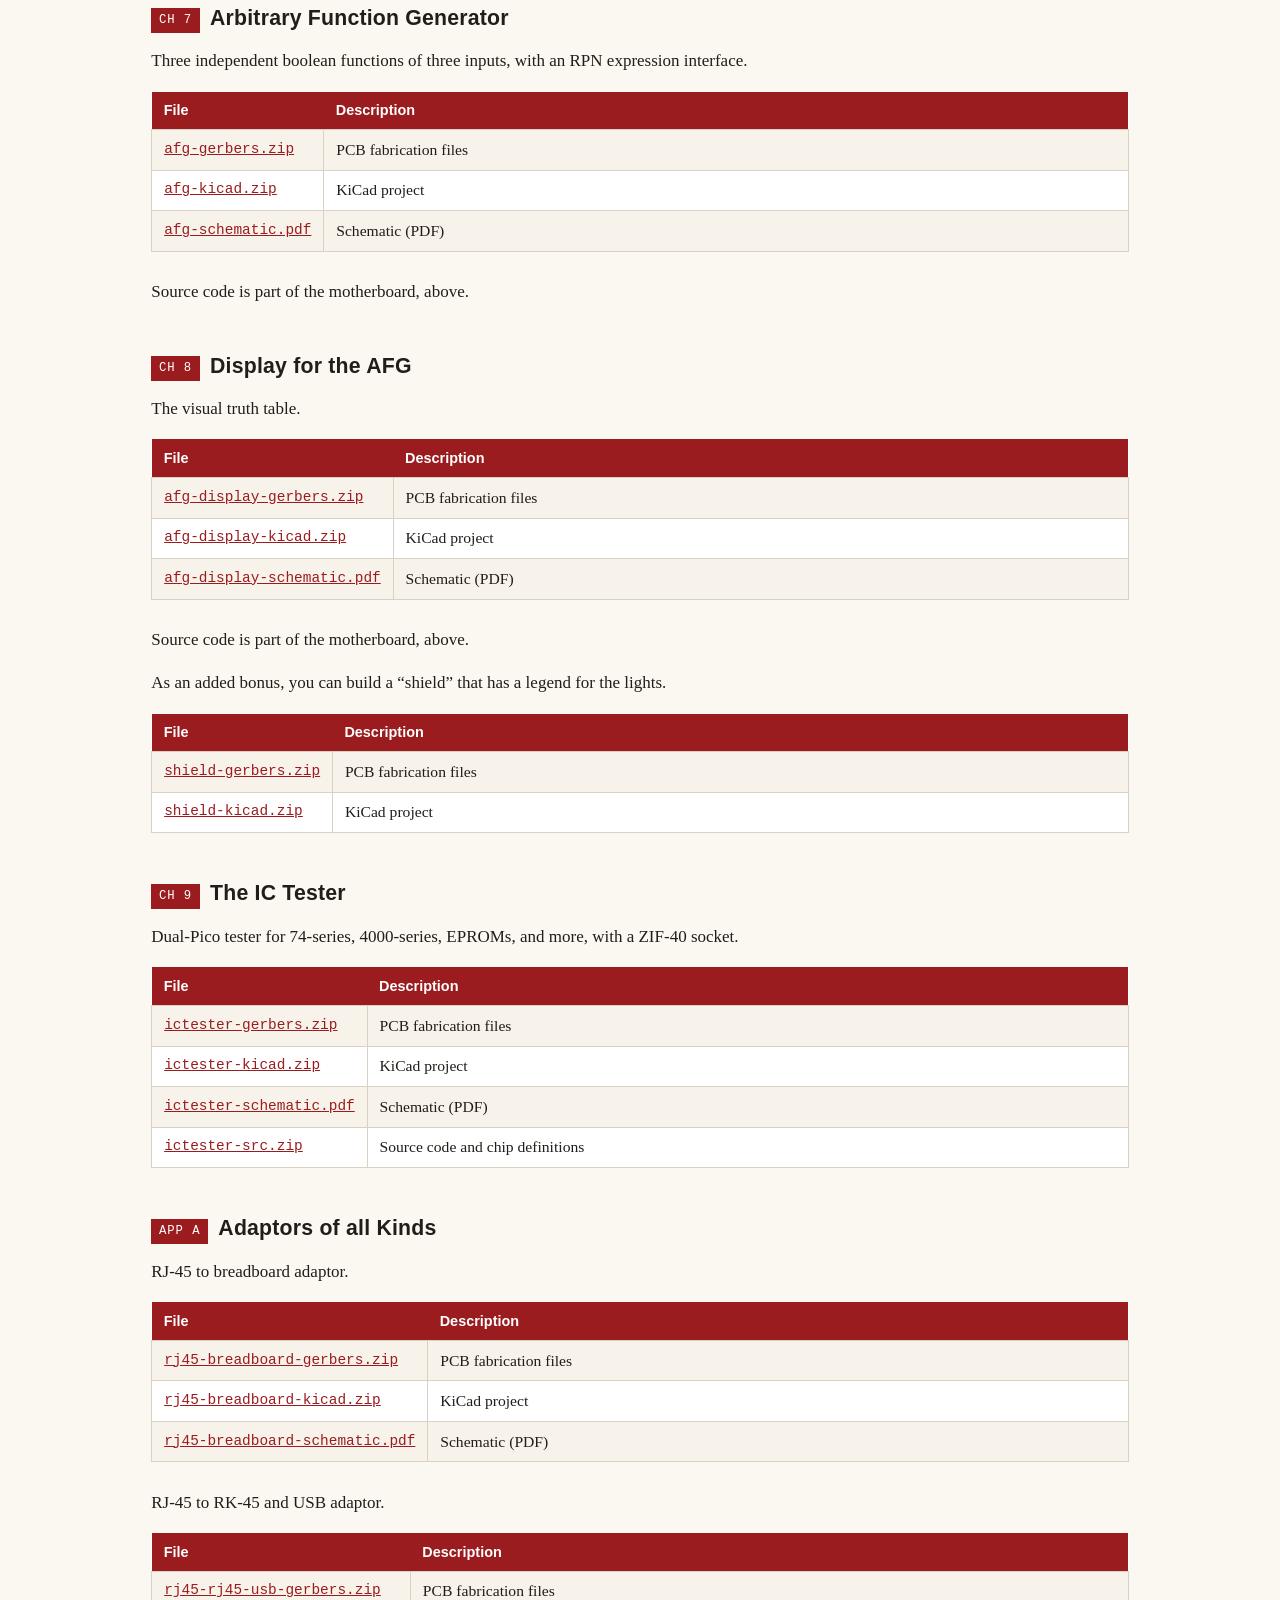
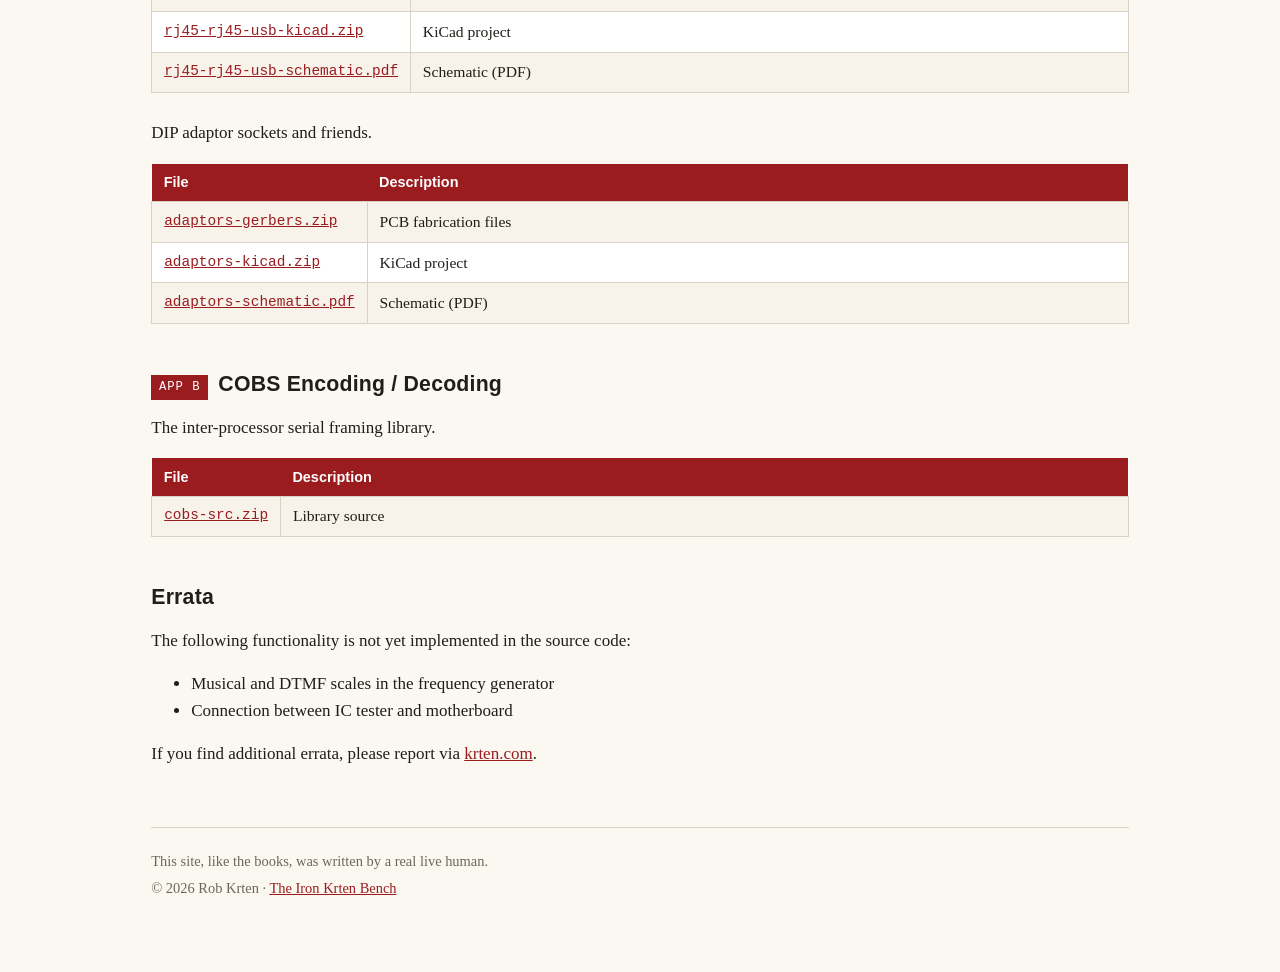
==== commit 3eadf7a9: "Update site: 2026-07-22 19:59:50" ====
--- a/vol1/index.html
+++ b/vol1/index.html
@@ -3,7 +3,7 @@
 <head>
 	<meta charset="UTF-8">
 	<meta name="viewport" content="width=device-width, initial-scale=1">
-	<title>The Iron Krten Bench &mdash; Volume 1: A Maker's Guide to Lab Equipment</title>
+	<title>The Iron Krten Bench &mdash; Volume 1: Raspberry Pi Pico Test Equipment</title>
 	<link rel="stylesheet" href="../style.css">
 	<link rel="icon" href="../favicon.svg" type="image/svg+xml">
 </head>
@@ -13,10 +13,14 @@
 	<header class="masthead">
 		<p class="crumb"><a href="../index.html">&larr; The Iron Krten Bench</a></p>
 		<p class="eyebrow">Volume 1</p>
-		<h1>A Maker's Guide to Lab Equipment
-			<span class="sub">Build a composable bench instrument: generate, measure, combine, and test.</span>
+		<h1>Raspberry Pi Pico Test Equipment
+			<span class="sub">Signal Generator, Frequency Counter, Rotary Encoders, Arbitrary Function Generator, and IC Tester</span>
 		</h1>
 	</header>
+
+	<p>
+	Build a composable bench instrument: generate, measure, combine, and test.
+	</p>
 
 	<p>
 	Each chapter below links to its companion files. Gerber zips are ready
